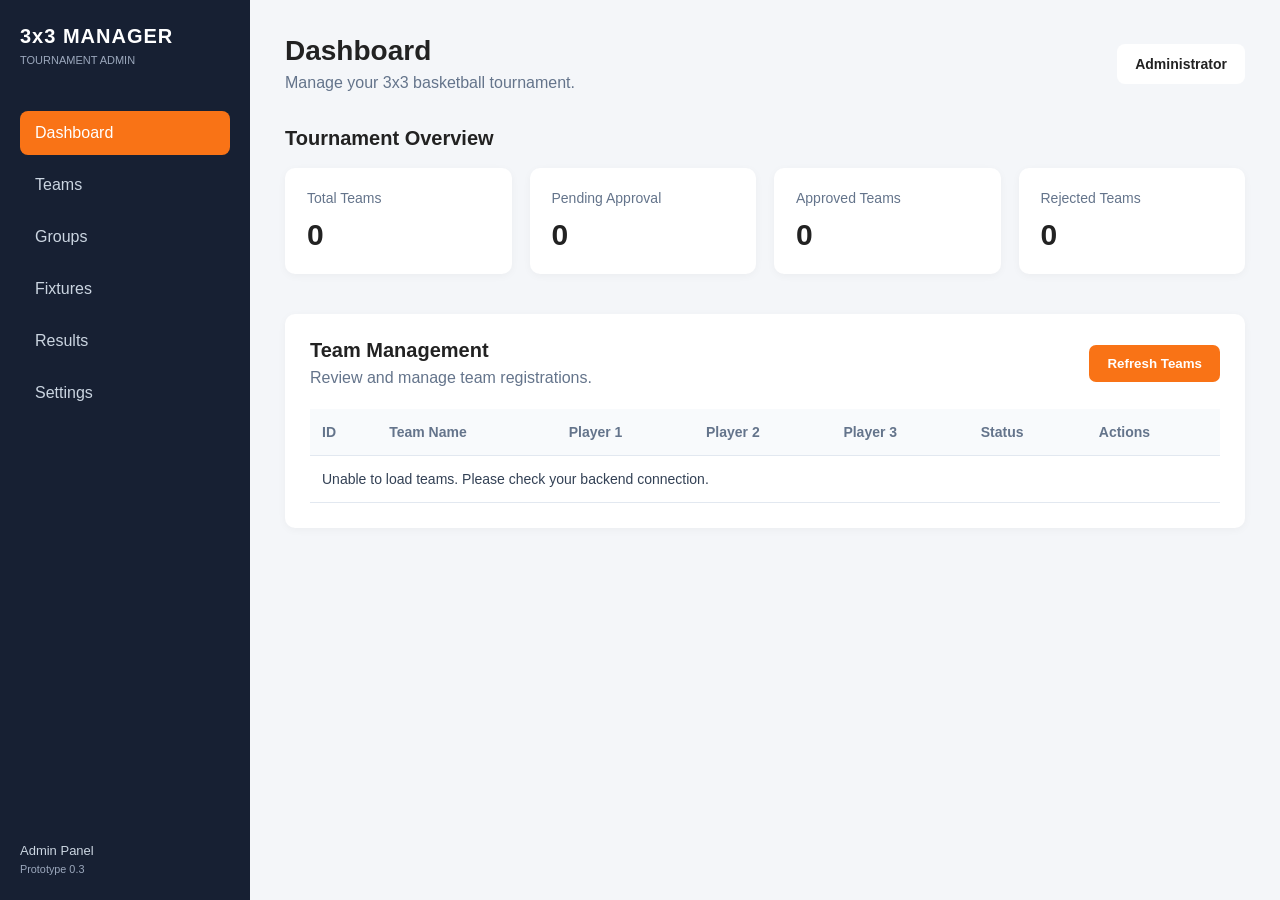
==== frontend/index.html @ f99462de "Build admin dashboard with team management" ====
<!DOCTYPE html>
<html lang="en">
<head>
    <meta charset="UTF-8">
    <meta name="viewport" content="width=device-width, initial-scale=1.0">
    <title>3x3 Basketball Manager | Admin</title>
    <link rel="stylesheet" href="styles.css">
</head>
<body>

    <div class="dashboard">

        <!-- Sidebar -->
        <aside class="sidebar">
            <div class="logo">
                <h2>3x3 MANAGER</h2>
                <p>TOURNAMENT ADMIN</p>
            </div>

            <nav>
                <a href="#" class="active">Dashboard</a>
                <a href="#">Teams</a>
                <a href="#">Groups</a>
                <a href="#">Fixtures</a>
                <a href="#">Results</a>
                <a href="#">Settings</a>
            </nav>

            <div class="sidebar-footer">
                <p>Admin Panel</p>
                <small>Prototype 0.3</small>
            </div>
        </aside>

        <!-- Main Content -->
        <main class="main-content">

            <header class="topbar">
                <div>
                    <h1>Dashboard</h1>
                    <p>Manage your 3x3 basketball tournament.</p>
                </div>
                <div class="admin-profile">
                    <span>Administrator</span>
                </div>
            </header>

            <!-- Tournament Overview -->
            <section class="overview">
                <h2>Tournament Overview</h2>

                <div class="stats-grid">
                    <div class="stat-card">
                        <p>Total Teams</p>
                        <h3 id="totalTeams">0</h3>
                    </div>

                    <div class="stat-card">
                        <p>Pending Approval</p>
                        <h3 id="pendingTeams">0</h3>
                    </div>

                    <div class="stat-card">
                        <p>Approved Teams</p>
                        <h3 id="approvedTeams">0</h3>
                    </div>

                    <div class="stat-card">
                        <p>Rejected Teams</p>
                        <h3 id="rejectedTeams">0</h3>
                    </div>
                </div>
            </section>

            <!-- Team Management -->
            <section class="team-section">
                <div class="section-header">
                    <div>
                        <h2>Team Management</h2>
                        <p>Review and manage team registrations.</p>
                    </div>

                    <button id="refreshButton">Refresh Teams</button>
                </div>

                <div class="table-container">
                    <table>
                        <thead>
                            <tr>
                                <th>ID</th>
                                <th>Team Name</th>
                                <th>Player 1</th>
                                <th>Player 2</th>
                                <th>Player 3</th>
                                <th>Status</th>
                                <th>Actions</th>
                            </tr>
                        </thead>

                        <tbody id="teamTableBody">
                            <tr>
                                <td colspan="7">Loading teams...</td>
                            </tr>
                        </tbody>
                    </table>
                </div>
            </section>

        </main>
    </div>

    <script src="app.js"></script>
</body>
</html>
---- frontend/styles.css ----
/* General Reset */
* {
    margin: 0;
    padding: 0;
    box-sizing: border-box;
}

body {
    font-family: Arial, sans-serif;
    background-color: #f4f6f9;
    color: #222;
}

.dashboard {
    display: flex;
    min-height: 100vh;
}

/* Sidebar */
.sidebar {
    width: 250px;
    background-color: #172033;
    color: white;
    padding: 25px 20px;
    display: flex;
    flex-direction: column;
}

.logo h2 {
    font-size: 20px;
    letter-spacing: 1px;
}

.logo p {
    color: #9ca8bd;
    font-size: 11px;
    margin-top: 6px;
}

.sidebar nav {
    display: flex;
    flex-direction: column;
    gap: 8px;
    margin-top: 45px;
}

.sidebar nav a {
    color: #cbd5e1;
    text-decoration: none;
    padding: 13px 15px;
    border-radius: 8px;
    transition: 0.2s;
}

.sidebar nav a:hover,
.sidebar nav a.active {
    background-color: #f97316;
    color: white;
}

.sidebar-footer {
    margin-top: auto;
    color: #cbd5e1;
    font-size: 13px;
}

.sidebar-footer small {
    display: block;
    margin-top: 5px;
    color: #9ca8bd;
}

/* Main Content */
.main-content {
    flex: 1;
    padding: 35px;
    min-width: 0;
}

.topbar {
    display: flex;
    justify-content: space-between;
    align-items: center;
    margin-bottom: 35px;
}

.topbar h1 {
    font-size: 28px;
}

.topbar p,
.section-header p {
    color: #64748b;
    margin-top: 7px;
}

.admin-profile {
    background-color: white;
    padding: 12px 18px;
    border-radius: 8px;
    font-size: 14px;
    font-weight: bold;
}

/* Overview Cards */
.overview h2,
.team-section h2 {
    font-size: 20px;
    margin-bottom: 18px;
}

.stats-grid {
    display: grid;
    grid-template-columns: repeat(4, minmax(0, 1fr));
    gap: 18px;
}

.stat-card {
    background-color: white;
    padding: 22px;
    border-radius: 10px;
    box-shadow: 0 2px 8px rgba(0, 0, 0, 0.04);
}

.stat-card p {
    color: #64748b;
    font-size: 14px;
}

.stat-card h3 {
    font-size: 30px;
    margin-top: 12px;
}

/* Team Management */
.team-section {
    margin-top: 40px;
    background-color: white;
    padding: 25px;
    border-radius: 10px;
    box-shadow: 0 2px 8px rgba(0, 0, 0, 0.04);
}

.section-header {
    display: flex;
    justify-content: space-between;
    align-items: center;
    margin-bottom: 22px;
}

.section-header h2 {
    margin-bottom: 0;
}

button {
    background-color: #f97316;
    color: white;
    border: none;
    padding: 11px 18px;
    border-radius: 7px;
    cursor: pointer;
    font-weight: bold;
}

button:hover {
    background-color: #ea580c;
}

/* Table */
.table-container {
    overflow-x: auto;
}

table {
    width: 100%;
    border-collapse: collapse;
    min-width: 850px;
}

th,
td {
    padding: 15px 12px;
    text-align: left;
    border-bottom: 1px solid #e2e8f0;
    font-size: 14px;
}

th {
    color: #64748b;
    background-color: #f8fafc;
}

td {
    color: #334155;
}

/* Responsive Layout */
@media (max-width: 1000px) {
    .stats-grid {
        grid-template-columns: repeat(2, minmax(0, 1fr));
    }
}

@media (max-width: 650px) {
    .sidebar {
        width: 180px;
        padding: 20px 12px;
    }

    .main-content {
        padding: 20px 12px;
    }

    .topbar {
        align-items: flex-start;
        gap: 15px;
        flex-direction: column;
    }

    .stats-grid {
        grid-template-columns: 1fr;
    }
}


/* Team Status Badges */
.status-badge {
    display: inline-block;
    padding: 6px 12px;
    border-radius: 20px;
    font-size: 12px;
    font-weight: bold;
}

.status-badge.pending {
    background-color: #fef3c7;
    color: #92400e;
}

.status-badge.approved {
    background-color: #dcfce7;
    color: #166534;
}

.status-badge.rejected {
    background-color: #fee2e2;
    color: #991b1b;
}

.no-action {
    color: #94a3b8;
    font-size: 13px;
}


/* Delete Button */
button.delete-button {
    background-color: #dc2626;
    margin-left: 4px;
}

button.delete-button:hover {
    background-color: #b91c1c;
}
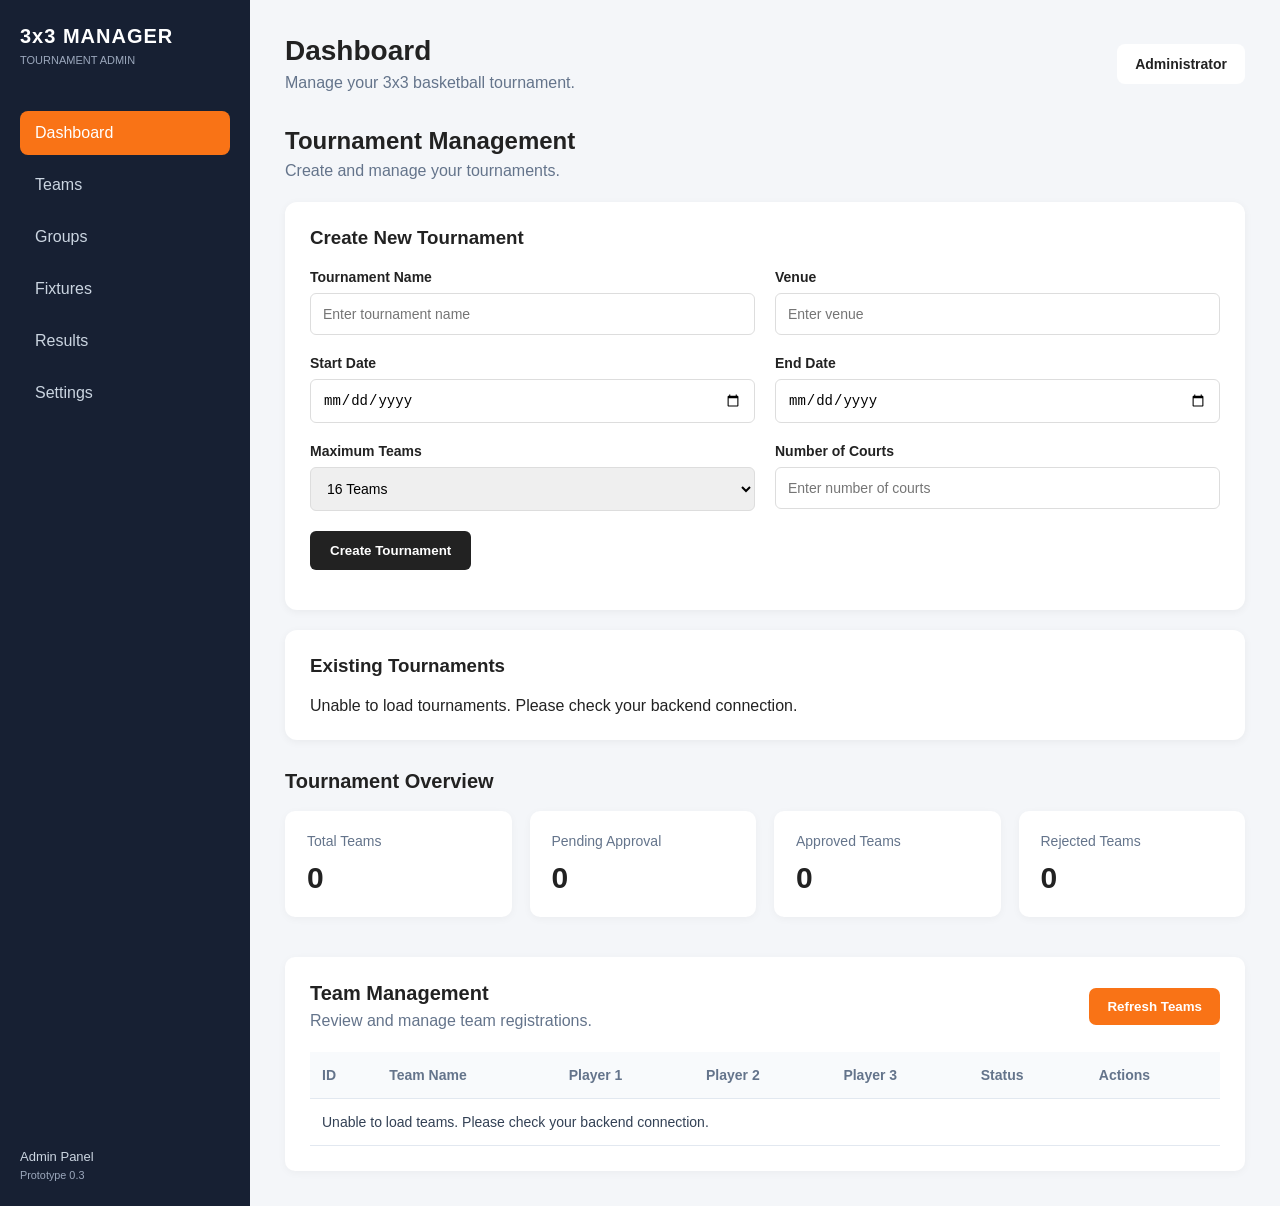
==== commit 0d7d758e: "Complete Prototype 0.4 tournament management" ====
--- a/frontend/index.html
+++ b/frontend/index.html
@@ -45,6 +45,89 @@
                     <span>Administrator</span>
                 </div>
             </header>
+
+            <!-- Tournament Management -->
+            <section class="tournament-section">
+                <div class="section-header">
+                    <div>
+                        <h2>Tournament Management</h2>
+                        <p>Create and manage your tournaments.</p>
+                    </div>
+                </div>
+
+                <!-- Create Tournament Form -->
+                <div class="tournament-form-container">
+                    <h3>Create New Tournament</h3>
+
+                    <form id="tournamentForm">
+                        <div class="form-grid">
+                            <div class="form-group">
+                                <label for="tournamentName">Tournament Name</label>
+                                <input
+                                    type="text"
+                                    id="tournamentName"
+                                    maxlength="100"
+                                    required
+                                    placeholder="Enter tournament name"
+                                >
+                            </div>
+
+                            <div class="form-group">
+                                <label for="venue">Venue</label>
+                                <input
+                                    type="text"
+                                    id="venue"
+                                    maxlength="150"
+                                    placeholder="Enter venue"
+                                >
+                            </div>
+
+                            <div class="form-group">
+                                <label for="startDate">Start Date</label>
+                                <input type="date" id="startDate">
+                            </div>
+
+                            <div class="form-group">
+                                <label for="endDate">End Date</label>
+                                <input type="date" id="endDate">
+                            </div>
+
+                            <div class="form-group">
+                                <label for="maxTeams">Maximum Teams</label>
+                                <select id="maxTeams" required>
+                                    <option value="16">16 Teams</option>
+                                    <option value="20">20 Teams</option>
+                                    <option value="24">24 Teams</option>
+                                </select>
+                            </div>
+
+                            <div class="form-group">
+                                <label for="courtCount">Number of Courts</label>
+                                <input
+                                    type="number"
+                                    id="courtCount"
+                                    min="1"
+                                    max="20"
+                                    required
+                                    placeholder="Enter number of courts"
+                                >
+                            </div>
+                        </div>
+
+                        <button type="submit">Create Tournament</button>
+                        <p id="tournamentMessage"></p>
+                    </form>
+                </div>
+
+                <!-- Tournament List -->
+                <div class="tournament-list">
+                    <h3>Existing Tournaments</h3>
+
+                    <div id="tournamentList">
+                        <p>Loading tournaments...</p>
+                    </div>
+                </div>
+            </section>
 
             <!-- Tournament Overview -->
             <section class="overview">
--- a/frontend/styles.css
+++ b/frontend/styles.css
@@ -263,3 +263,100 @@
 button.delete-button:hover {
     background-color: #b91c1c;
 }
+
+
+/* Tournament Management */
+
+.tournament-section {
+    margin-bottom: 30px;
+}
+
+.tournament-form-container,
+.tournament-list {
+    background: white;
+    padding: 25px;
+    border-radius: 12px;
+    margin-top: 20px;
+    box-shadow: 0 2px 8px rgba(0, 0, 0, 0.05);
+}
+
+.tournament-form-container h3,
+.tournament-list h3 {
+    margin-bottom: 20px;
+}
+
+.form-grid {
+    display: grid;
+    grid-template-columns: repeat(2, 1fr);
+    gap: 20px;
+    margin-bottom: 20px;
+}
+
+.form-group {
+    display: flex;
+    flex-direction: column;
+    gap: 8px;
+}
+
+.form-group label {
+    font-weight: 600;
+    font-size: 14px;
+}
+
+.form-group input,
+.form-group select {
+    padding: 12px;
+    border: 1px solid #ddd;
+    border-radius: 6px;
+    font-size: 14px;
+    width: 100%;
+    box-sizing: border-box;
+}
+
+.form-group input:focus,
+.form-group select:focus {
+    outline: none;
+    border-color: #333;
+}
+
+#tournamentForm button {
+    padding: 12px 20px;
+    background: #222;
+    color: white;
+    border: none;
+    border-radius: 6px;
+    cursor: pointer;
+    font-weight: 600;
+}
+
+#tournamentForm button:hover {
+    background: #444;
+}
+
+#tournamentMessage {
+    margin-top: 15px;
+    font-size: 14px;
+}
+
+.tournament-card {
+    border: 1px solid #eee;
+    border-radius: 8px;
+    padding: 20px;
+    margin-bottom: 15px;
+}
+
+.tournament-card h3 {
+    margin-bottom: 12px;
+}
+
+.tournament-card p {
+    margin: 8px 0;
+    font-size: 14px;
+}
+
+/* Responsive layout */
+@media (max-width: 768px) {
+    .form-grid {
+        grid-template-columns: 1fr;
+    }
+}
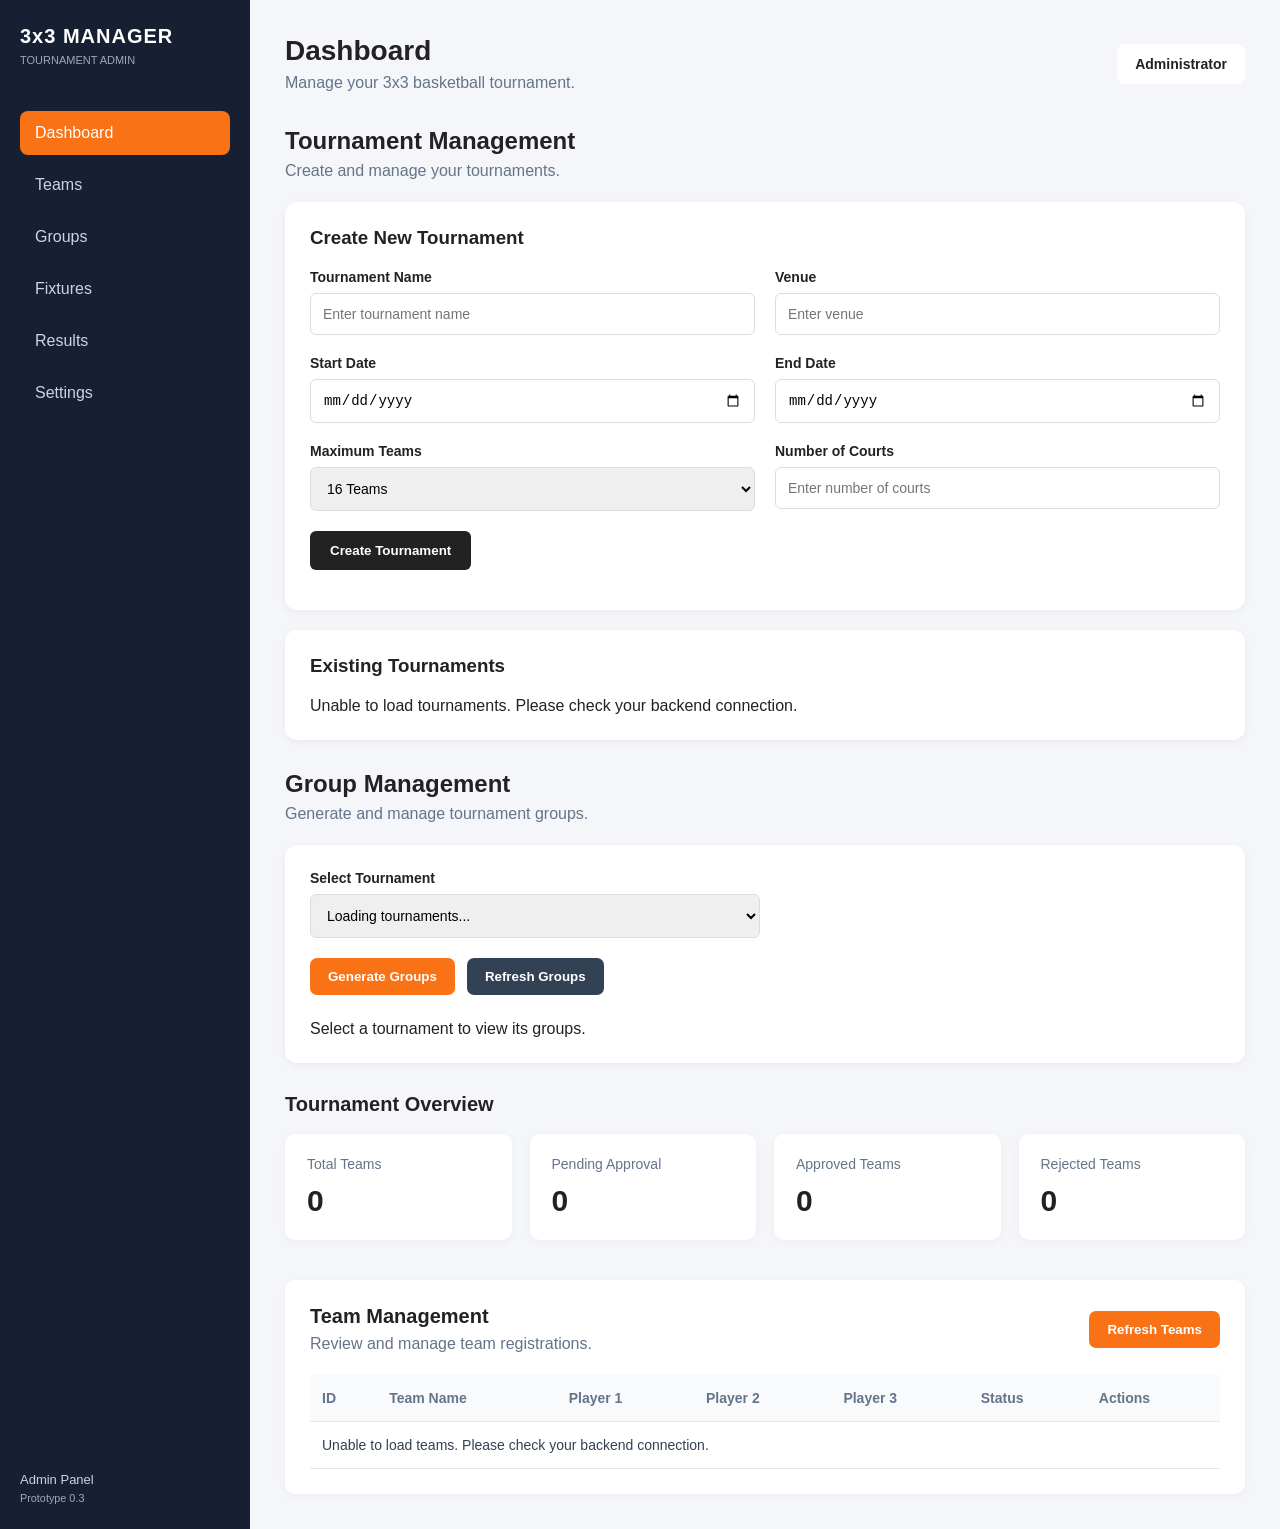
==== commit 81c7bdbe: "Add tournament group management" ====
--- a/frontend/index.html
+++ b/frontend/index.html
@@ -126,6 +126,46 @@
                     <div id="tournamentList">
                         <p>Loading tournaments...</p>
                     </div>
+                </div>
+            </section>
+
+            <!-- Group Management -->
+            <section class="group-section" id="groupManagement">
+                <div class="section-header">
+                    <div>
+                        <h2>Group Management</h2>
+                        <p>Generate and manage tournament groups.</p>
+                    </div>
+                </div>
+
+                <div class="group-management-container">
+
+                    <div class="form-group">
+                        <label for="groupTournamentSelect">
+                            Select Tournament
+                        </label>
+
+                        <select id="groupTournamentSelect">
+                            <option value="">Loading tournaments...</option>
+                        </select>
+                    </div>
+
+                    <div class="group-actions">
+                        <button type="button" id="generateGroupsButton">
+                            Generate Groups
+                        </button>
+
+                        <button type="button" id="refreshGroupsButton">
+                            Refresh Groups
+                        </button>
+                    </div>
+
+                    <p id="groupMessage"></p>
+
+                    <div id="groupList">
+                        <p>Select a tournament to view its groups.</p>
+                    </div>
+
                 </div>
             </section>
 
--- a/frontend/styles.css
+++ b/frontend/styles.css
@@ -360,3 +360,92 @@
         grid-template-columns: 1fr;
     }
 }
+
+
+/* Group Management */
+
+.group-section {
+    margin-bottom: 30px;
+}
+
+.group-management-container {
+    background: white;
+    padding: 25px;
+    border-radius: 12px;
+    margin-top: 20px;
+    box-shadow: 0 2px 8px rgba(0, 0, 0, 0.05);
+}
+
+#groupTournamentSelect {
+    max-width: 450px;
+}
+
+.group-actions {
+    display: flex;
+    gap: 12px;
+    margin-top: 20px;
+    flex-wrap: wrap;
+}
+
+#refreshGroupsButton {
+    background-color: #334155;
+}
+
+#refreshGroupsButton:hover {
+    background-color: #1e293b;
+}
+
+#groupMessage {
+    margin-top: 18px;
+    font-size: 14px;
+}
+
+#groupList {
+    display: grid;
+    grid-template-columns: repeat(2, minmax(0, 1fr));
+    gap: 20px;
+    margin-top: 25px;
+}
+
+.group-card {
+    border: 1px solid #e2e8f0;
+    border-radius: 10px;
+    padding: 20px;
+    background-color: #f8fafc;
+}
+
+.group-card h3 {
+    color: #f97316;
+    margin-bottom: 15px;
+    font-size: 18px;
+}
+
+.group-team {
+    background-color: white;
+    border: 1px solid #e2e8f0;
+    border-radius: 7px;
+    padding: 12px;
+    margin-bottom: 10px;
+}
+
+.group-team:last-child {
+    margin-bottom: 0;
+}
+
+.group-team strong {
+    display: block;
+    color: #172033;
+    margin-bottom: 6px;
+}
+
+.group-team p {
+    color: #64748b;
+    font-size: 13px;
+    margin-top: 4px;
+}
+
+@media (max-width: 768px) {
+    #groupList {
+        grid-template-columns: 1fr;
+    }
+}
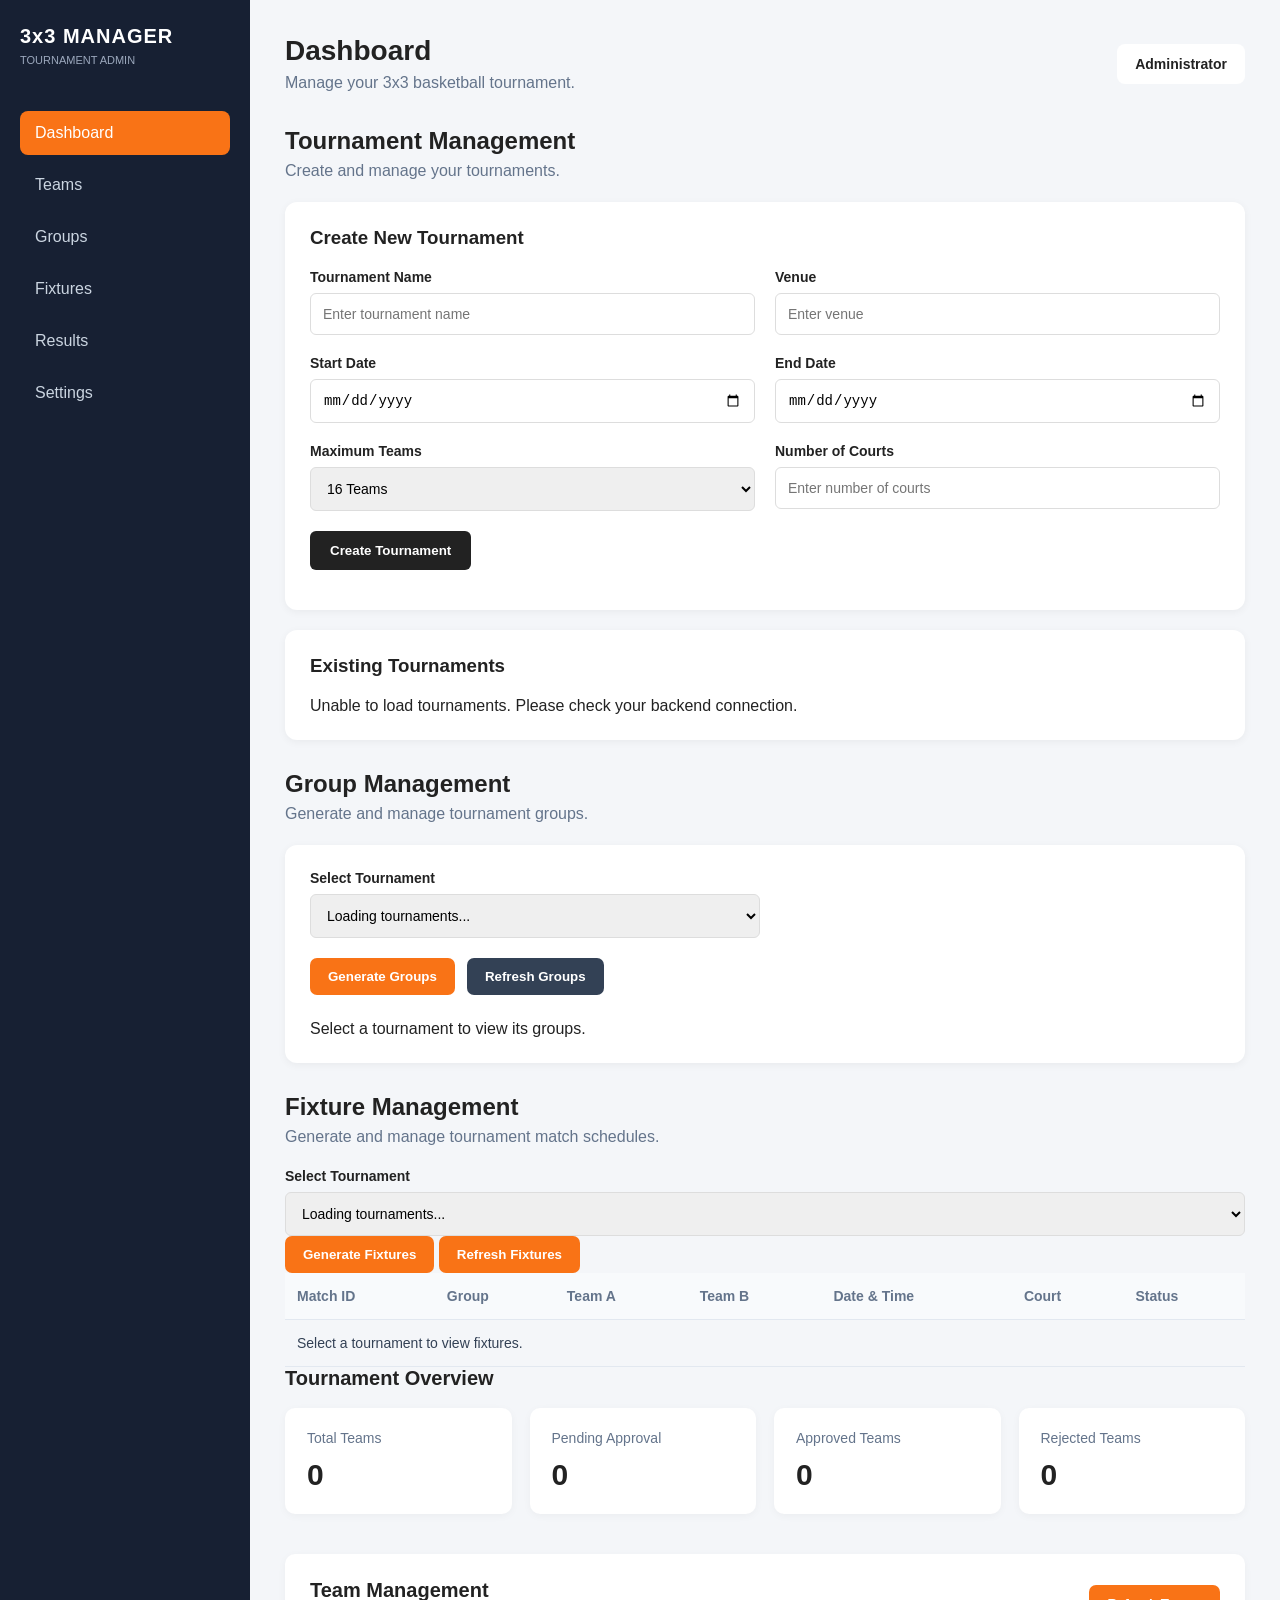
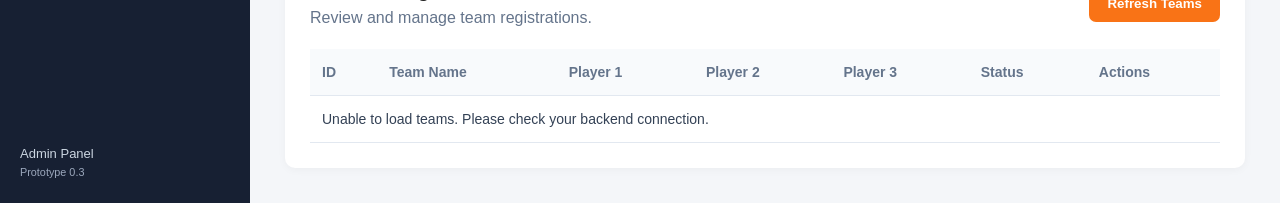
==== commit a1452c9f: "Add round-robin fixture management" ====
--- a/frontend/index.html
+++ b/frontend/index.html
@@ -168,6 +168,68 @@
 
                 </div>
             </section>
+
+
+            <!-- Fixture Management -->
+            <section class="fixture-section" id="fixtureManagement">
+                <div class="section-header">
+                    <div>
+                        <h2>Fixture Management</h2>
+                        <p>Generate and manage tournament match schedules.</p>
+                    </div>
+                </div>
+
+                <div class="fixture-management-container">
+
+                    <div class="form-group">
+                        <label for="fixtureTournamentSelect">
+                            Select Tournament
+                        </label>
+
+                        <select id="fixtureTournamentSelect">
+                            <option value="">Loading tournaments...</option>
+                        </select>
+                    </div>
+
+                    <div class="fixture-actions">
+                        <button type="button" id="generateFixturesButton">
+                            Generate Fixtures
+                        </button>
+
+                        <button type="button" id="refreshFixturesButton">
+                            Refresh Fixtures
+                        </button>
+                    </div>
+
+                    <p id="fixtureMessage"></p>
+
+                    <div class="table-container">
+                        <table>
+                            <thead>
+                                <tr>
+                                    <th>Match ID</th>
+                                    <th>Group</th>
+                                    <th>Team A</th>
+                                    <th>Team B</th>
+                                    <th>Date & Time</th>
+                                    <th>Court</th>
+                                    <th>Status</th>
+                                </tr>
+                            </thead>
+
+                            <tbody id="fixtureTableBody">
+                                <tr>
+                                    <td colspan="7">
+                                        Select a tournament to view fixtures.
+                                    </td>
+                                </tr>
+                            </tbody>
+                        </table>
+                    </div>
+
+                </div>
+            </section>
+
 
             <!-- Tournament Overview -->
             <section class="overview">
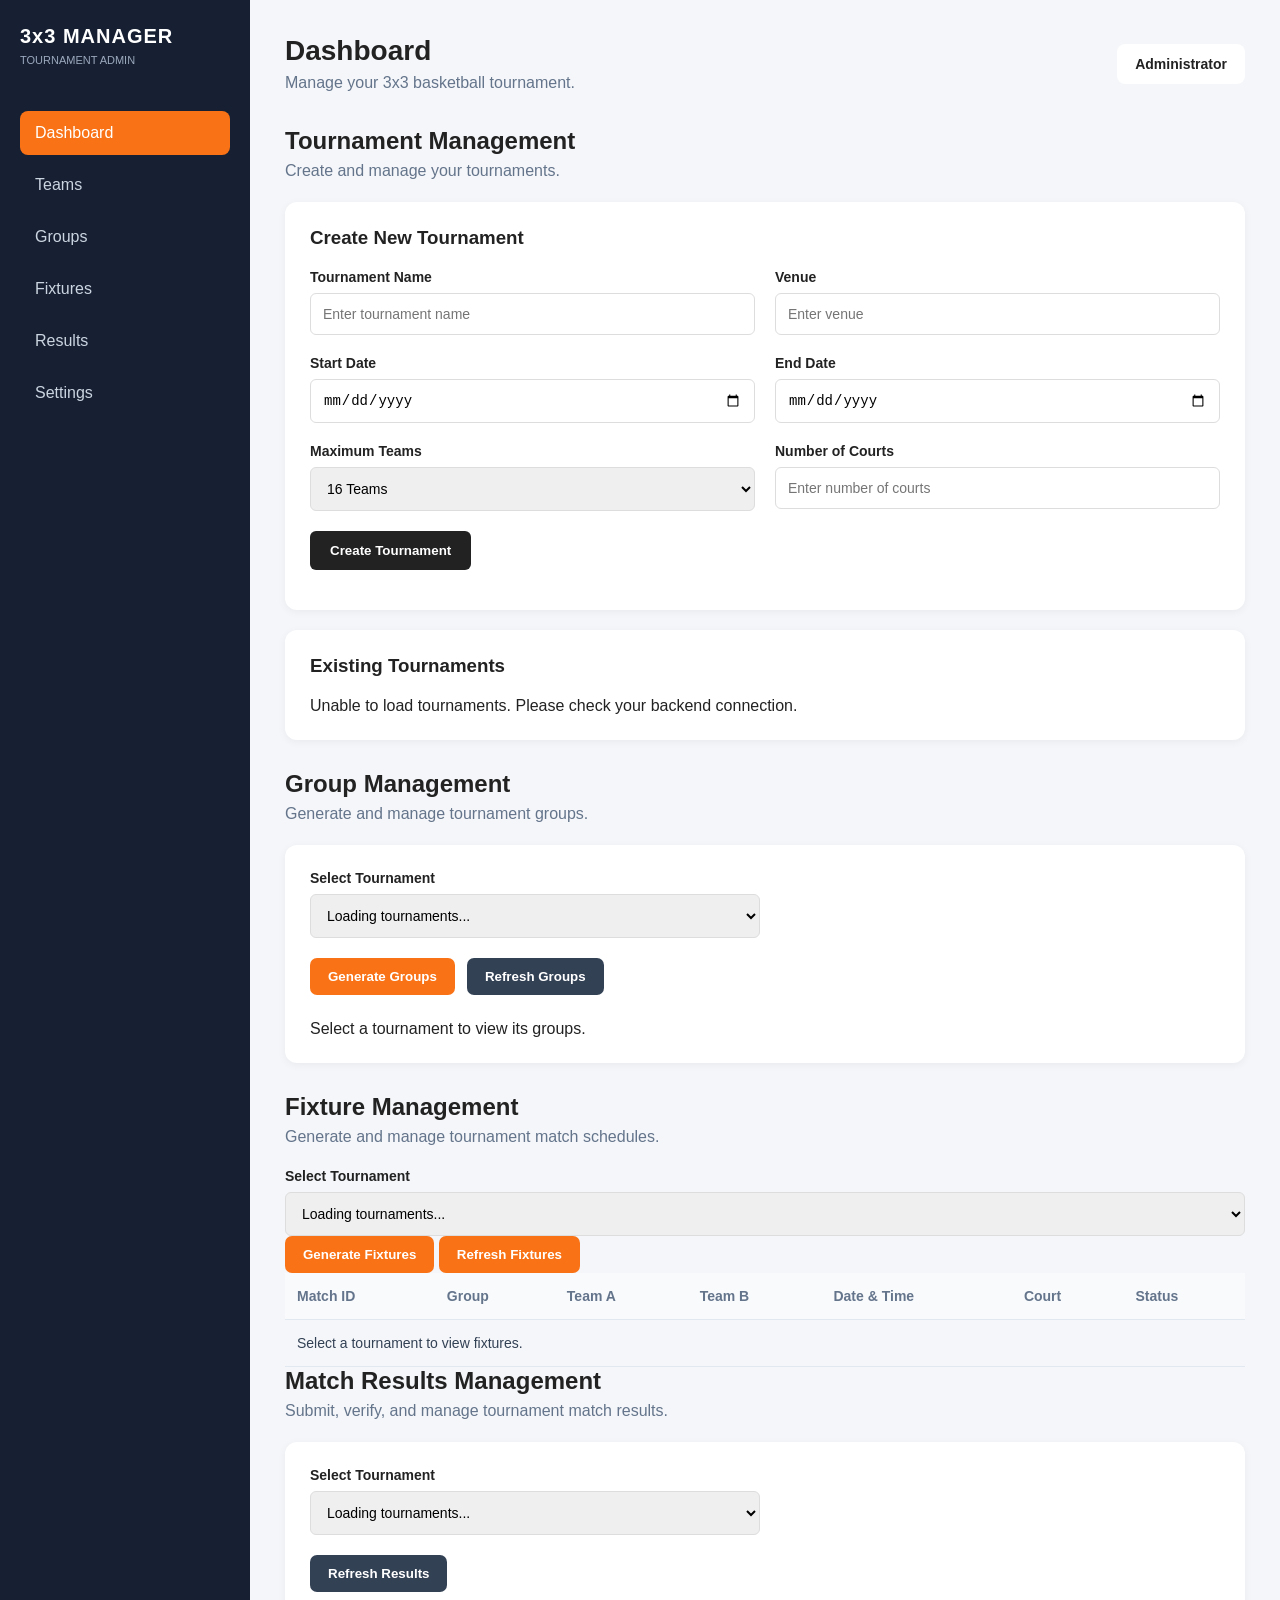
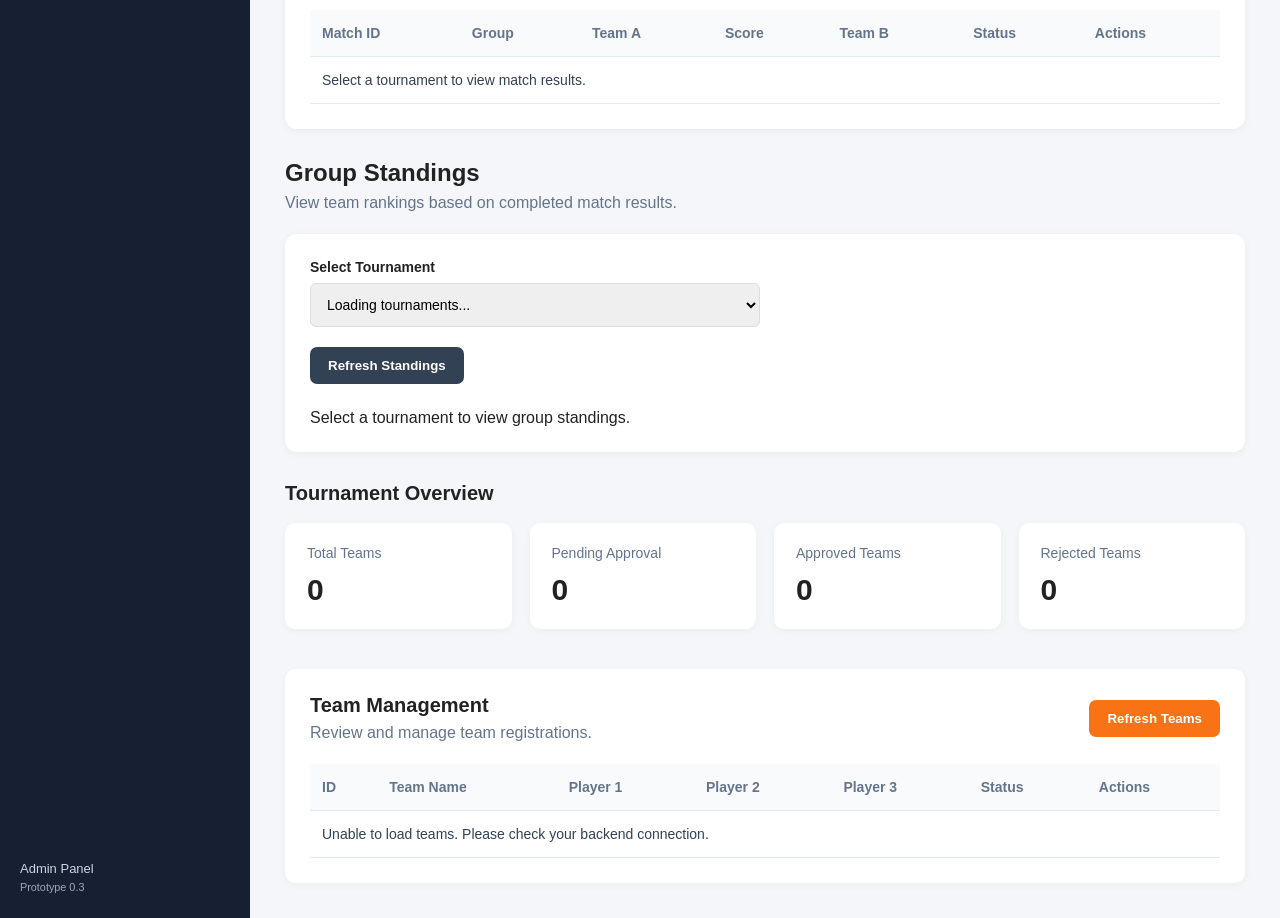
==== commit d0f8a35b: "feat: implement match results verification and group standings (prototype 0.7)" ====
--- a/frontend/index.html
+++ b/frontend/index.html
@@ -230,6 +230,101 @@
                 </div>
             </section>
 
+            <!-- Match Results Management -->
+            <section class="results-section" id="resultsManagement">
+
+                <div class="section-header">
+                    <div>
+                        <h2>Match Results Management</h2>
+                        <p>Submit, verify, and manage tournament match results.</p>
+                    </div>
+                </div>
+
+                <div class="results-management-container">
+
+                    <div class="form-group">
+                        <label for="resultsTournamentSelect">
+                            Select Tournament
+                        </label>
+
+                        <select id="resultsTournamentSelect">
+                            <option value="">Loading tournaments...</option>
+                        </select>
+                    </div>
+
+                    <div class="results-actions">
+                        <button type="button" id="refreshResultsButton">
+                            Refresh Results
+                        </button>
+                    </div>
+
+                    <p id="resultsMessage"></p>
+
+                    <div class="table-container">
+                        <table>
+                            <thead>
+                                <tr>
+                                    <th>Match ID</th>
+                                    <th>Group</th>
+                                    <th>Team A</th>
+                                    <th>Score</th>
+                                    <th>Team B</th>
+                                    <th>Status</th>
+                                    <th>Actions</th>
+                                </tr>
+                            </thead>
+
+                            <tbody id="resultsTableBody">
+                                <tr>
+                                    <td colspan="7">
+                                        Select a tournament to view match results.
+                                    </td>
+                                </tr>
+                            </tbody>
+                        </table>
+                    </div>
+
+                </div>
+
+            </section>
+
+            <!-- Group Standings -->
+            <section class="standings-section" id="standingsManagement">
+
+                <div class="section-header">
+                    <div>
+                        <h2>Group Standings</h2>
+                        <p>View team rankings based on completed match results.</p>
+                    </div>
+                </div>
+
+                <div class="standings-management-container">
+
+                    <div class="form-group">
+                        <label for="standingsTournamentSelect">
+                            Select Tournament
+                        </label>
+
+                        <select id="standingsTournamentSelect">
+                            <option value="">Loading tournaments...</option>
+                        </select>
+                    </div>
+
+                    <div class="standings-actions">
+                        <button type="button" id="refreshStandingsButton">
+                            Refresh Standings
+                        </button>
+                    </div>
+
+                    <p id="standingsMessage"></p>
+
+                    <div id="standingsList">
+                        <p>Select a tournament to view group standings.</p>
+                    </div>
+
+                </div>
+
+            </section>
 
             <!-- Tournament Overview -->
             <section class="overview">
--- a/frontend/styles.css
+++ b/frontend/styles.css
@@ -449,3 +449,197 @@
         grid-template-columns: 1fr;
     }
 }
+
+/* Group Standings */
+
+.standings-section {
+    margin-bottom: 30px;
+}
+
+.standings-management-container {
+    background: white;
+    padding: 25px;
+    border-radius: 12px;
+    margin-top: 20px;
+    box-shadow: 0 2px 8px rgba(0, 0, 0, 0.05);
+}
+
+#standingsTournamentSelect {
+    max-width: 450px;
+}
+
+.standings-actions {
+    display: flex;
+    gap: 12px;
+    margin-top: 20px;
+}
+
+#refreshStandingsButton {
+    background-color: #334155;
+}
+
+#refreshStandingsButton:hover {
+    background-color: #1e293b;
+}
+
+#standingsMessage {
+    margin-top: 18px;
+    font-size: 14px;
+}
+
+#standingsList {
+    display: grid;
+    grid-template-columns: repeat(2, minmax(0, 1fr));
+    gap: 20px;
+    margin-top: 25px;
+}
+
+.standings-card {
+    background-color: #f8fafc;
+    border: 1px solid #e2e8f0;
+    border-radius: 10px;
+    padding: 20px;
+    min-width: 0;
+}
+
+.standings-card h3 {
+    color: #f97316;
+    margin-bottom: 15px;
+    font-size: 18px;
+}
+
+.standings-card .table-container {
+    background: white;
+    border-radius: 8px;
+}
+
+.standings-card table {
+    min-width: 650px;
+}
+
+.standings-card th,
+.standings-card td {
+    padding: 12px 10px;
+    font-size: 13px;
+}
+
+.standings-card tbody tr:first-child {
+    background-color: #fff7ed;
+}
+
+.standings-card tbody tr:first-child td {
+    font-weight: bold;
+}
+
+@media (max-width: 1000px) {
+    #standingsList {
+        grid-template-columns: 1fr;
+    }
+}
+
+/* Match Results Management */
+
+.results-section {
+    margin-bottom: 30px;
+}
+
+.results-management-container {
+    background: white;
+    padding: 25px;
+    border-radius: 12px;
+    margin-top: 20px;
+    box-shadow: 0 2px 8px rgba(0, 0, 0, 0.05);
+}
+
+#resultsTournamentSelect {
+    max-width: 450px;
+}
+
+.results-actions {
+    display: flex;
+    gap: 12px;
+    margin-top: 20px;
+}
+
+#refreshResultsButton {
+    background-color: #334155;
+}
+
+#refreshResultsButton:hover {
+    background-color: #1e293b;
+}
+
+#resultsMessage {
+    margin-top: 18px;
+    font-size: 14px;
+}
+
+#resultsTableBody td {
+    vertical-align: middle;
+}
+
+.result-score-input {
+    width: 65px;
+    padding: 8px;
+    border: 1px solid #cbd5e1;
+    border-radius: 6px;
+    text-align: center;
+    font-size: 14px;
+}
+
+.result-score-container {
+    display: flex;
+    align-items: center;
+    justify-content: center;
+    gap: 8px;
+}
+
+.result-action-button {
+    padding: 8px 12px;
+    border: none;
+    border-radius: 6px;
+    cursor: pointer;
+    font-size: 12px;
+    font-weight: bold;
+}
+
+.result-submit-button {
+    background-color: #f97316;
+    color: white;
+}
+
+.result-submit-button:hover {
+    background-color: #ea580c;
+}
+
+.result-verify-button {
+    background-color: #16a34a;
+    color: white;
+}
+
+.result-verify-button:hover {
+    background-color: #15803d;
+}
+
+.result-status {
+    display: inline-block;
+    padding: 6px 10px;
+    border-radius: 6px;
+    font-size: 12px;
+    font-weight: bold;
+}
+
+.result-status-upcoming {
+    background-color: #e2e8f0;
+    color: #475569;
+}
+
+.result-status-pending {
+    background-color: #fef3c7;
+    color: #92400e;
+}
+
+.result-status-completed {
+    background-color: #dcfce7;
+    color: #166534;
+}
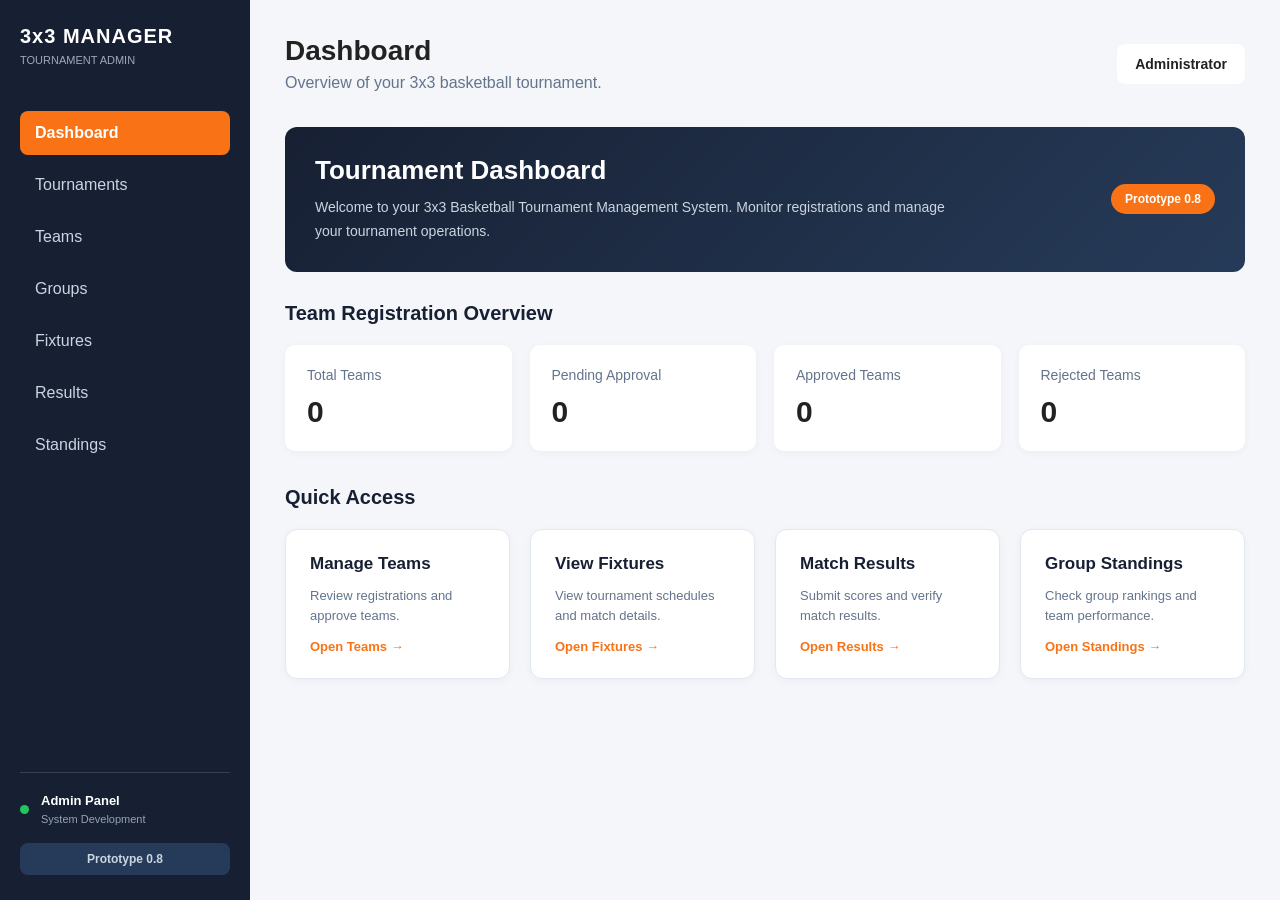
==== commit 151e1a8e: "feat: improve admin dashboard UI and navigation (prototype 0.8)" ====
--- a/frontend/index.html
+++ b/frontend/index.html
@@ -5,7 +5,7 @@
     <meta charset="UTF-8">
     <meta name="viewport" content="width=device-width, initial-scale=1.0">
     <title>3x3 Basketball Manager | Admin</title>
-    <link rel="stylesheet" href="styles.css">
+   <link rel="stylesheet" href="styles.css?v=0.8.3">
 </head>
 <body>
 
@@ -18,18 +18,47 @@
                 <p>TOURNAMENT ADMIN</p>
             </div>
 
-            <nav>
-                <a href="#" class="active">Dashboard</a>
-                <a href="#">Teams</a>
-                <a href="#">Groups</a>
-                <a href="#">Fixtures</a>
-                <a href="#">Results</a>
-                <a href="#">Settings</a>
+            <nav id="sidebarNavigation">
+                <a href="#dashboard" class="active" data-page="dashboard">
+                    Dashboard
+                </a>
+
+                <a href="#tournaments" data-page="tournaments">
+                    Tournaments
+                </a>
+
+                <a href="#teams" data-page="teams">
+                    Teams
+                </a>
+
+                <a href="#groups" data-page="groups">
+                    Groups
+                </a>
+
+                <a href="#fixtures" data-page="fixtures">
+                    Fixtures
+                </a>
+
+                <a href="#results" data-page="results">
+                    Results
+                </a>
+
+                <a href="#standings" data-page="standings">
+                    Standings
+                </a>
             </nav>
 
             <div class="sidebar-footer">
-                <p>Admin Panel</p>
-                <small>Prototype 0.3</small>
+                <div class="sidebar-footer-info">
+                    <span class="sidebar-status-dot"></span>
+
+                    <div>
+                        <p>Admin Panel</p>
+                        <small>System Development</small>
+                    </div>
+                </div>
+
+                <span class="sidebar-version">Prototype 0.8</span>
             </div>
         </aside>
 
@@ -47,7 +76,7 @@
             </header>
 
             <!-- Tournament Management -->
-            <section class="tournament-section">
+            <section class="tournament-section" data-page-section="tournaments">
                 <div class="section-header">
                     <div>
                         <h2>Tournament Management</h2>
@@ -130,7 +159,7 @@
             </section>
 
             <!-- Group Management -->
-            <section class="group-section" id="groupManagement">
+            <section class="group-section" id="groupManagement" data-page-section="groups">
                 <div class="section-header">
                     <div>
                         <h2>Group Management</h2>
@@ -171,7 +200,7 @@
 
 
             <!-- Fixture Management -->
-            <section class="fixture-section" id="fixtureManagement">
+            <section class="fixture-section" id="fixtureManagement" data-page-section="fixtures">
                 <div class="section-header">
                     <div>
                         <h2>Fixture Management</h2>
@@ -231,7 +260,7 @@
             </section>
 
             <!-- Match Results Management -->
-            <section class="results-section" id="resultsManagement">
+            <section class="results-section" id="resultsManagement" data-page-section="results">
 
                 <div class="section-header">
                     <div>
@@ -289,7 +318,7 @@
             </section>
 
             <!-- Group Standings -->
-            <section class="standings-section" id="standingsManagement">
+            <section class="standings-section" id="standingsManagement" data-page-section="standings">
 
                 <div class="section-header">
                     <div>
@@ -327,8 +356,21 @@
             </section>
 
             <!-- Tournament Overview -->
-            <section class="overview">
-                <h2>Tournament Overview</h2>
+            <section class="overview" data-page-section="dashboard">
+                <!-- Dashboard Welcome -->
+                <div class="dashboard-welcome">
+                    <div>
+                        <h2>Tournament Dashboard</h2>
+                        <p>
+                            Welcome to your 3x3 Basketball Tournament Management System.
+                            Monitor registrations and manage your tournament operations.
+                        </p>
+                    </div>
+
+                    <span class="dashboard-version">Prototype 0.8</span>
+                </div>
+
+                <h3 class="dashboard-section-title">Team Registration Overview</h3>
 
                 <div class="stats-grid">
                     <div class="stat-card">
@@ -351,10 +393,44 @@
                         <h3 id="rejectedTeams">0</h3>
                     </div>
                 </div>
+                <!-- Dashboard Quick Access -->
+                <div class="dashboard-quick-access">
+
+                    <h3 class="dashboard-section-title">Quick Access</h3>
+
+                    <div class="quick-access-grid">
+
+                        <a href="#teams" class="quick-access-card">
+                            <h4>Manage Teams</h4>
+                            <p>Review registrations and approve teams.</p>
+                            <span>Open Teams →</span>
+                        </a>
+
+                        <a href="#fixtures" class="quick-access-card">
+                            <h4>View Fixtures</h4>
+                            <p>View tournament schedules and match details.</p>
+                            <span>Open Fixtures →</span>
+                        </a>
+
+                        <a href="#results" class="quick-access-card">
+                            <h4>Match Results</h4>
+                            <p>Submit scores and verify match results.</p>
+                            <span>Open Results →</span>
+                        </a>
+
+                        <a href="#standings" class="quick-access-card">
+                            <h4>Group Standings</h4>
+                            <p>Check group rankings and team performance.</p>
+                            <span>Open Standings →</span>
+                        </a>
+
+                    </div>
+
+                </div>
             </section>
 
             <!-- Team Management -->
-            <section class="team-section">
+            <section class="team-section" data-page-section="teams">
                 <div class="section-header">
                     <div>
                         <h2>Team Management</h2>
--- a/frontend/styles.css
+++ b/frontend/styles.css
@@ -642,4 +642,249 @@
 .result-status-completed {
     background-color: #dcfce7;
     color: #166534;
+}
+
+/* ========================================
+   Prototype 0.8 - Page Navigation
+======================================== */
+
+/* Hide inactive pages */
+[data-page-section] {
+    display: none;
+}
+
+/* Show the selected page */
+[data-page-section].page-active {
+    display: block;
+}
+
+/* Highlight active sidebar navigation */
+.sidebar nav a.active {
+    background-color: #f97316;
+    color: white;
+    font-weight: 600;
+    border-radius: 8px;
+}
+
+/* Sidebar hover effect */
+.sidebar nav a:hover:not(.active) {
+    background-color: #334155;
+    color: white;
+}
+
+/* Smooth page appearance */
+[data-page-section].page-active {
+    animation: pageFadeIn 0.2s ease-in-out;
+}
+
+@keyframes pageFadeIn {
+    from {
+        opacity: 0;
+        transform: translateY(5px);
+    }
+
+    to {
+        opacity: 1;
+        transform: translateY(0);
+    }
+}
+
+/* ========================================
+   Prototype 0.8 - Page Visibility Fix
+======================================== */
+
+/* Hide every inactive page */
+.main-content section[data-page-section] {
+    display: none;
+}
+
+/* Display only the active page */
+.main-content section[data-page-section].page-active {
+    display: block;
+}
+
+/* ========================================
+   Prototype 0.8 - Dashboard Welcome
+======================================== */
+
+.dashboard-welcome {
+    display: flex;
+    justify-content: space-between;
+    align-items: center;
+    gap: 20px;
+    padding: 28px 30px;
+    margin-bottom: 30px;
+    background: linear-gradient(135deg, #172033, #263b59);
+    color: white;
+    border-radius: 12px;
+}
+
+.dashboard-welcome h2 {
+    font-size: 26px;
+    font-weight: 700;
+    margin-bottom: 10px;
+    color: white;
+}
+
+.dashboard-welcome p {
+    font-size: 14px;
+    line-height: 1.7;
+    color: #cbd5e1;
+    max-width: 650px;
+}
+
+.dashboard-version {
+    background-color: #f97316;
+    color: white;
+    padding: 8px 14px;
+    border-radius: 20px;
+    font-size: 12px;
+    font-weight: 600;
+    white-space: nowrap;
+}
+
+.dashboard-section-title {
+    font-size: 20px;
+    font-weight: 700;
+    color: #172033;
+    margin-bottom: 20px;
+}
+
+/* Responsive dashboard welcome */
+
+@media (max-width: 768px) {
+    .dashboard-welcome {
+        flex-direction: column;
+        align-items: flex-start;
+        padding: 24px 20px;
+    }
+
+    .dashboard-welcome h2 {
+        font-size: 22px;
+    }
+}
+
+/* ========================================
+   Prototype 0.8 - Dashboard Quick Access
+======================================== */
+
+.dashboard-quick-access {
+    margin-top: 35px;
+}
+
+.quick-access-grid {
+    display: grid;
+    grid-template-columns: repeat(4, minmax(0, 1fr));
+    gap: 20px;
+}
+
+.quick-access-card {
+    display: flex;
+    flex-direction: column;
+    gap: 12px;
+    padding: 24px;
+    background-color: white;
+    border: 1px solid #e2e8f0;
+    border-radius: 12px;
+    text-decoration: none;
+    color: #172033;
+    box-shadow: 0 2px 8px rgba(0, 0, 0, 0.04);
+    transition: transform 0.2s ease, box-shadow 0.2s ease,
+                border-color 0.2s ease;
+}
+
+.quick-access-card:hover {
+    transform: translateY(-4px);
+    border-color: #f97316;
+    box-shadow: 0 8px 20px rgba(0, 0, 0, 0.08);
+}
+
+.quick-access-card h4 {
+    font-size: 17px;
+    font-weight: 700;
+    color: #172033;
+}
+
+.quick-access-card p {
+    font-size: 13px;
+    line-height: 1.6;
+    color: #64748b;
+    flex-grow: 1;
+}
+
+.quick-access-card span {
+    font-size: 13px;
+    font-weight: 600;
+    color: #f97316;
+}
+
+.quick-access-card:focus-visible {
+    outline: 3px solid #f97316;
+    outline-offset: 3px;
+}
+
+/* Responsive layout */
+
+@media (max-width: 1200px) {
+    .quick-access-grid {
+        grid-template-columns: repeat(2, minmax(0, 1fr));
+    }
+}
+
+@media (max-width: 600px) {
+    .quick-access-grid {
+        grid-template-columns: 1fr;
+    }
+
+    .quick-access-card {
+        padding: 20px;
+    }
+}
+
+/* ========================================
+   Prototype 0.8 - Sidebar Footer
+======================================== */
+
+.sidebar-footer {
+    margin-top: auto;
+    padding-top: 20px;
+    border-top: 1px solid #334155;
+}
+
+.sidebar-footer-info {
+    display: flex;
+    align-items: center;
+    gap: 12px;
+    margin-bottom: 18px;
+}
+
+.sidebar-status-dot {
+    width: 9px;
+    height: 9px;
+    min-width: 9px;
+    background-color: #22c55e;
+    border-radius: 50%;
+}
+
+.sidebar-footer-info p {
+    font-size: 13px;
+    font-weight: 600;
+    color: #ffffff;
+    margin-bottom: 4px;
+}
+
+.sidebar-footer-info small {
+    font-size: 11px;
+    color: #94a3b8;
+}
+
+.sidebar-version {
+    display: block;
+    text-align: center;
+    padding: 9px 12px;
+    background-color: #263b59;
+    color: #cbd5e1;
+    border-radius: 8px;
+    font-size: 12px;
+    font-weight: 600;
 }
